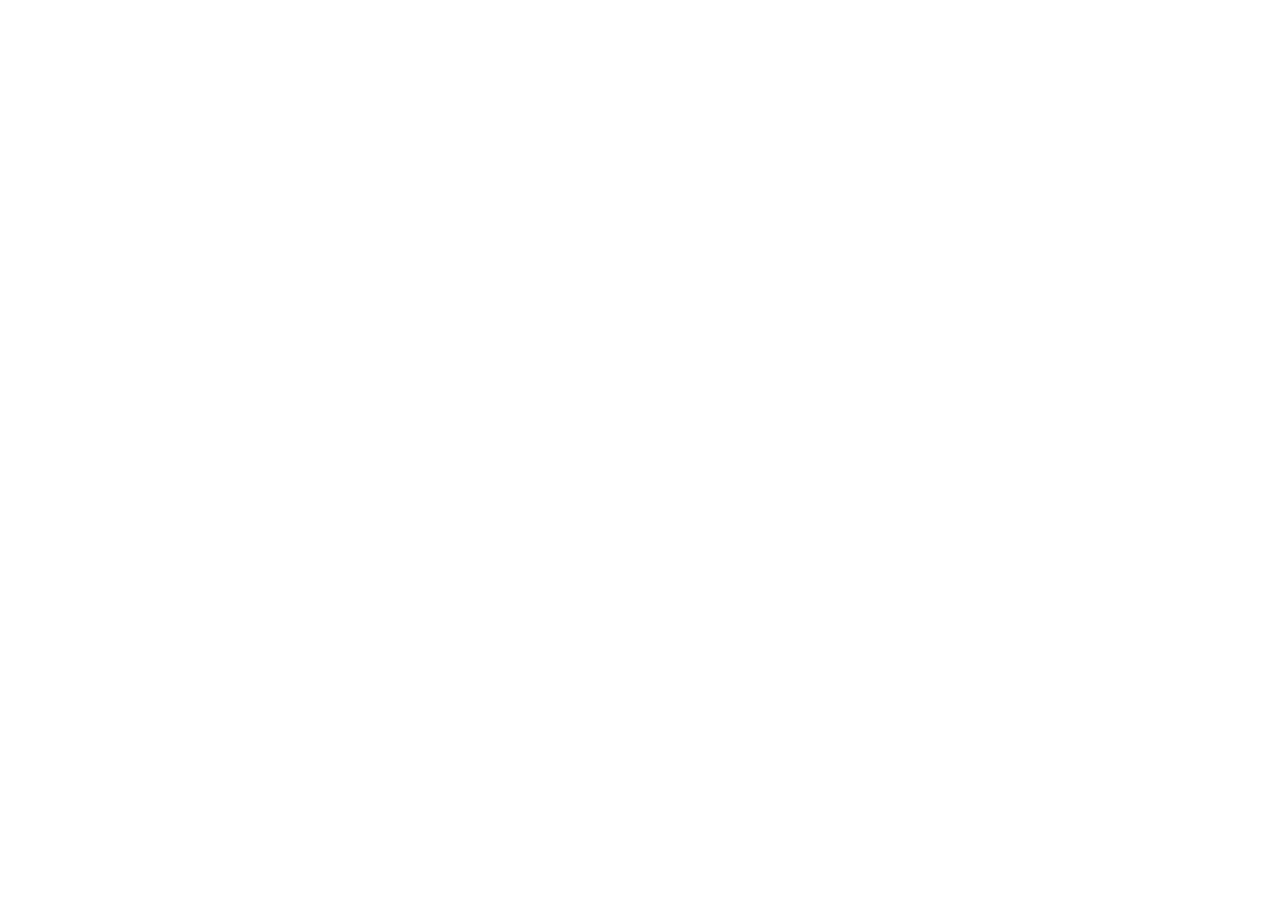
==== index.html @ 2a410d78 "Add my.watchpost.cv launcher" ====
<!doctype html>
<html lang="en">
	<head>
		<meta charset="utf-8">
		<meta name="viewport" content="width=device-width, initial-scale=1">
		<meta name="color-scheme" content="dark">
		<title>Watchpost</title>
		<link rel="icon" href="assets/images/favicon.svg" type="image/svg+xml">
		<link rel="stylesheet" href="assets/css/style.css">
		<script defer src="assets/js/script.js"></script>
	</head>
	<body>
		<main class="auth-shell" data-watchpost-launcher data-main-default-host="localhost" data-main-default-port="7334" data-agent-default-host="localhost" data-agent-default-port="7335">
		  <form class="auth-card" data-config novalidate>
		    <div class="auth-brand"><span class="brand-mark">W</span><strong>Watchpost</strong></div><h1>Watchpost</h1>
		    <div class="error" data-error role="alert" hidden></div>
		    <div class="fields"><label>Domain or IP<input name="main-host" value="localhost" placeholder="localhost or https://watchpost.example.com" autocomplete="url" spellcheck="false"></label><label>Port<input name="main-port" type="number" min="1" max="65535" value="7334"></label></div>
		    <div class="fields agent-fields"><label>Agent domain or IP<input name="agent-host" value="localhost" placeholder="localhost or https://agent.example.com" autocomplete="url" spellcheck="false"></label><label>Agent port<input name="agent-port" type="number" min="1" max="65535" value="7335"></label></div>
		    <div class="actions"><button type="submit">Save</button><button type="button" class="secondary" data-defaults>Use defaults</button></div>
		    <button type="button" class="secondary open" data-open-main>Open Watchpost</button><button type="button" class="secondary open" data-open-agent>Open Agent</button>
		  </form>
		</main>
	</body>
</html>
---- assets/css/style.css ----
:root{color-scheme:dark;--bg:#111312;--surface:#171918;--input:#101211;--line:#333834;--line2:#4a514b;--text:#f0f2ef;--muted:#a4aca5;--accent:#9fcb78;--sans:Inter,ui-sans-serif,system-ui,sans-serif}*{box-sizing:border-box}html,body{min-height:100%}body{margin:0;background:var(--bg);color:var(--text);font:14px/1.5 var(--sans)}button,input{font:inherit}[hidden]{display:none!important}.auth-shell{min-height:100vh;display:grid;place-items:center;padding:28px}.auth-card{display:none;width:min(460px,100%);padding:30px;border:1px solid var(--line);border-radius:10px;background:var(--surface)}.config .auth-card{display:grid;gap:12px}.auth-brand{display:flex;align-items:center;gap:10px}.brand-mark{display:grid;place-items:center;width:30px;height:30px;border:1px solid #65705f;border-radius:7px;color:var(--accent);font:800 13px ui-monospace,monospace}.auth-card h1{margin:0 0 5px;font-size:30px}.fields{display:grid;grid-template-columns:1fr 110px;gap:9px}.agent-fields{padding-top:12px;border-top:1px solid var(--line)}label{display:grid;gap:7px;color:var(--muted);font-weight:600}input{width:100%;padding:11px 12px;border:1px solid var(--line);border-radius:6px;background:var(--input);color:var(--text);outline:0}input:focus{border-color:var(--accent)}button{padding:10px 14px;border:1px solid var(--accent);border-radius:6px;background:var(--accent);color:#11150f;font-weight:750;cursor:pointer}.secondary{border-color:var(--line2);background:transparent;color:var(--text)}.actions{display:flex;gap:8px}.actions button{flex:1}.open{width:100%}.error{padding:9px;color:#dd8078}@media(max-width:500px){.auth-card{padding:24px 20px}.fields,.actions{grid-template-columns:1fr;display:grid}}
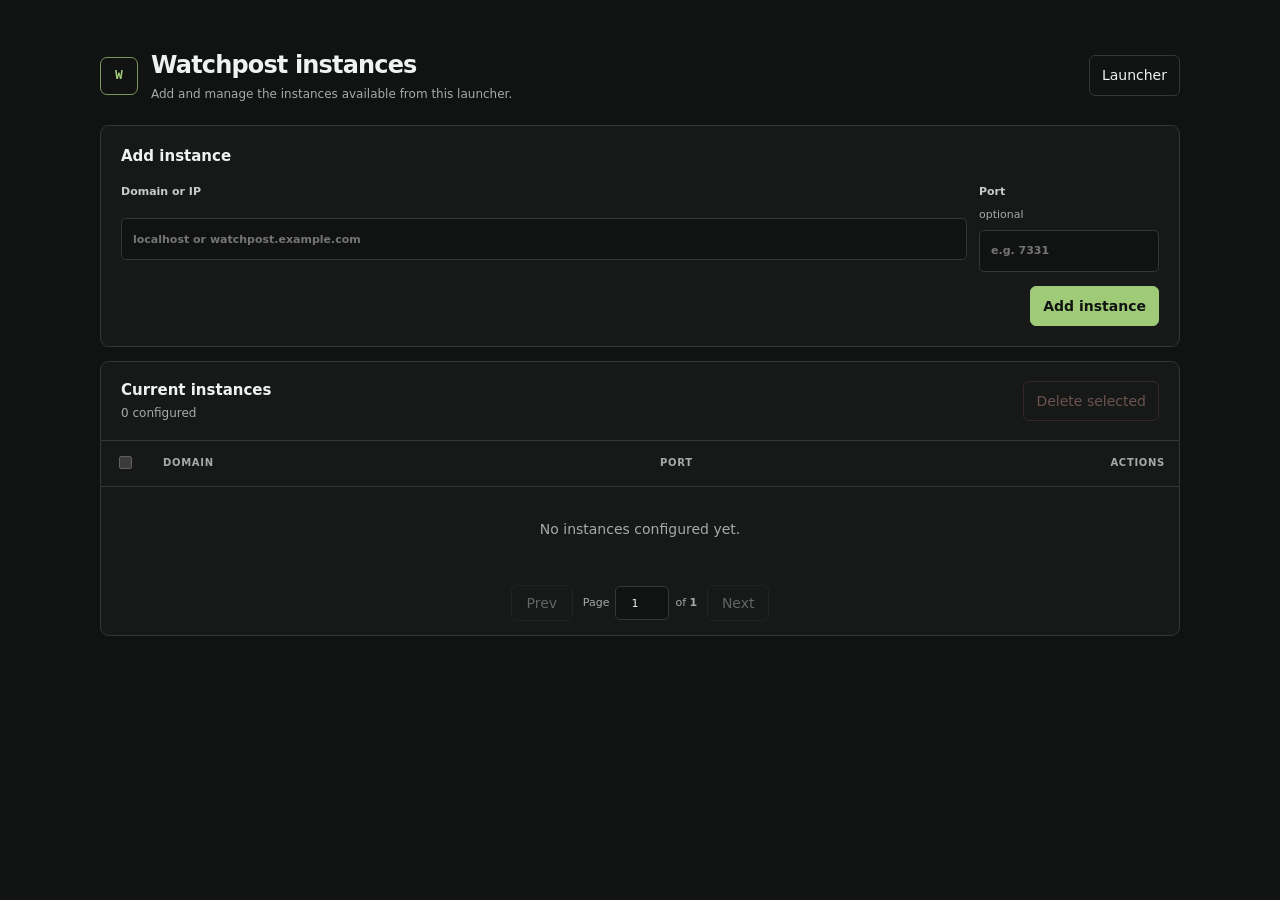
==== commit 06cf3df2: "Turn redirect into instance launcher" ====
--- a/index.html
+++ b/index.html
@@ -10,15 +10,49 @@
 		<script defer src="assets/js/script.js"></script>
 	</head>
 	<body>
-		<main class="auth-shell" data-watchpost-launcher data-main-default-host="localhost" data-main-default-port="7334" data-agent-default-host="localhost" data-agent-default-port="7335">
-		  <form class="auth-card" data-config novalidate>
-		    <div class="auth-brand"><span class="brand-mark">W</span><strong>Watchpost</strong></div><h1>Watchpost</h1>
-		    <div class="error" data-error role="alert" hidden></div>
-		    <div class="fields"><label>Domain or IP<input name="main-host" value="localhost" placeholder="localhost or https://watchpost.example.com" autocomplete="url" spellcheck="false"></label><label>Port<input name="main-port" type="number" min="1" max="65535" value="7334"></label></div>
-		    <div class="fields agent-fields"><label>Agent domain or IP<input name="agent-host" value="localhost" placeholder="localhost or https://agent.example.com" autocomplete="url" spellcheck="false"></label><label>Agent port<input name="agent-port" type="number" min="1" max="65535" value="7335"></label></div>
-		    <div class="actions"><button type="submit">Save</button><button type="button" class="secondary" data-defaults>Use defaults</button></div>
-		    <button type="button" class="secondary open" data-open-main>Open Watchpost</button><button type="button" class="secondary open" data-open-agent>Open Agent</button>
-		  </form>
+		<main class="instance-app" data-instance-launcher data-product="watchpost" data-product-title="Watchpost">
+		  <section class="launcher-view" data-launcher-view hidden>
+		    <header class="page-header">
+		      <div class="brand"><span class="brand-mark">W</span><div><h1>Watchpost</h1><p>Choose an instance to open.</p></div></div>
+		      <button class="icon-button" type="button" data-open-config aria-label="Configure instances" title="Configure instances">&#9881;</button>
+		    </header>
+		    <div class="instance-grid" data-instance-grid></div>
+		    <nav class="pager" data-launcher-pager aria-label="Instance pages">
+		      <button type="button" data-prev>Prev</button>
+		      <label>Page <input type="number" min="1" step="1" value="1" data-page-input aria-label="Page number"> <span>of <strong data-page-count>1</strong></span></label>
+		      <button type="button" data-next>Next</button>
+		    </nav>
+		  </section>
+		  <section class="config-view" data-config-view hidden>
+		    <header class="page-header">
+		      <div class="brand"><span class="brand-mark">W</span><div><h1>Watchpost instances</h1><p>Add and manage the instances available from this launcher.</p></div></div>
+		      <button class="secondary" type="button" data-back-launcher>Launcher</button>
+		    </header>
+		    <form class="instance-form panel" data-instance-form novalidate>
+		      <input type="hidden" name="edit-id">
+		      <div class="form-heading"><h2 data-form-title>Add instance</h2><button class="text-button" type="button" data-cancel-edit hidden>Cancel edit</button></div>
+		      <div class="form-grid">
+		        <label>Domain or IP<input name="domain" type="text" inputmode="url" autocomplete="url" placeholder="localhost or watchpost.example.com" spellcheck="false" required></label>
+		        <label>Port <span class="optional">optional</span><input name="port" type="number" min="1" max="65535" step="1" inputmode="numeric" autocomplete="off" placeholder="e.g. 7331"></label>
+		      </div>
+		      <div class="form-footer"><div class="error" data-error role="alert" hidden></div><button class="primary" type="submit" data-submit>Add instance</button></div>
+		    </form>
+		    <section class="panel list-panel">
+		      <div class="table-toolbar"><div><h2>Current instances</h2><p><span data-instance-count>0</span> configured</p></div><button class="danger" type="button" data-delete-selected disabled>Delete selected</button></div>
+		      <div class="table-wrap">
+		        <table>
+		          <thead><tr><th class="check"><input type="checkbox" data-select-page aria-label="Select instances on this page"></th><th>Domain</th><th>Port</th><th class="actions-col">Actions</th></tr></thead>
+		          <tbody data-instance-table></tbody>
+		        </table>
+		        <div class="empty-state" data-empty>No instances configured yet.</div>
+		      </div>
+		      <nav class="pager" data-config-pager aria-label="Configuration pages">
+		        <button type="button" data-prev>Prev</button>
+		        <label>Page <input type="number" min="1" step="1" value="1" data-page-input aria-label="Page number"> <span>of <strong data-page-count>1</strong></span></label>
+		        <button type="button" data-next>Next</button>
+		      </nav>
+		    </section>
+		  </section>
 		</main>
 	</body>
 </html>
--- a/assets/css/style.css
+++ b/assets/css/style.css
@@ -1 +1,2 @@
-:root{color-scheme:dark;--bg:#111312;--surface:#171918;--input:#101211;--line:#333834;--line2:#4a514b;--text:#f0f2ef;--muted:#a4aca5;--accent:#9fcb78;--sans:Inter,ui-sans-serif,system-ui,sans-serif}*{box-sizing:border-box}html,body{min-height:100%}body{margin:0;background:var(--bg);color:var(--text);font:14px/1.5 var(--sans)}button,input{font:inherit}[hidden]{display:none!important}.auth-shell{min-height:100vh;display:grid;place-items:center;padding:28px}.auth-card{display:none;width:min(460px,100%);padding:30px;border:1px solid var(--line);border-radius:10px;background:var(--surface)}.config .auth-card{display:grid;gap:12px}.auth-brand{display:flex;align-items:center;gap:10px}.brand-mark{display:grid;place-items:center;width:30px;height:30px;border:1px solid #65705f;border-radius:7px;color:var(--accent);font:800 13px ui-monospace,monospace}.auth-card h1{margin:0 0 5px;font-size:30px}.fields{display:grid;grid-template-columns:1fr 110px;gap:9px}.agent-fields{padding-top:12px;border-top:1px solid var(--line)}label{display:grid;gap:7px;color:var(--muted);font-weight:600}input{width:100%;padding:11px 12px;border:1px solid var(--line);border-radius:6px;background:var(--input);color:var(--text);outline:0}input:focus{border-color:var(--accent)}button{padding:10px 14px;border:1px solid var(--accent);border-radius:6px;background:var(--accent);color:#11150f;font-weight:750;cursor:pointer}.secondary{border-color:var(--line2);background:transparent;color:var(--text)}.actions{display:flex;gap:8px}.actions button{flex:1}.open{width:100%}.error{padding:9px;color:#dd8078}@media(max-width:500px){.auth-card{padding:24px 20px}.fields,.actions{grid-template-columns:1fr;display:grid}}
+:root{color-scheme:dark;--bg:#111312;--panel:#171918;--line:#333834;--text:#f0f2ef;--muted:#a4aca5;--accent:#9fcb78;--danger:#d97970;--sans:Inter,ui-sans-serif,system-ui,-apple-system,BlinkMacSystemFont,"Segoe UI",sans-serif;--mono:"SFMono-Regular",Consolas,"Liberation Mono",monospace;--radius:9px}
+*{box-sizing:border-box}html,body{min-height:100%}body{margin:0;background:var(--bg);color:var(--text);font:14px/1.45 var(--sans)}button,input{font:inherit}button{cursor:pointer}[hidden]{display:none!important}.instance-app{width:min(1080px,calc(100% - 36px));margin:0 auto;padding:48px 0 64px}.launcher-view{width:min(920px,100%);margin:8vh auto 0}.page-header{display:flex;align-items:center;justify-content:space-between;gap:18px;margin-bottom:22px}.brand{display:flex;align-items:center;gap:13px}.brand-mark{display:grid;place-items:center;min-width:38px;height:38px;padding:0 8px;border:1px solid color-mix(in srgb,var(--accent) 65%,var(--line));border-radius:calc(var(--radius) - 2px);color:var(--accent);font:800 13px/1 var(--mono)}h1,h2,p{margin:0}h1{font-size:24px;letter-spacing:-.035em}h2{font-size:15px}.brand p,.table-toolbar p{margin-top:3px;color:var(--muted);font-size:12px}.icon-button,.secondary,.pager button,.text-button,.danger,.primary{border:1px solid var(--line);border-radius:calc(var(--radius) - 3px);background:transparent;color:var(--text);padding:9px 12px}.icon-button{width:40px;height:40px;padding:0;font-size:18px}button:hover{border-color:color-mix(in srgb,var(--accent) 45%,var(--line))}.primary{border-color:var(--accent);background:var(--accent);color:#101310;font-weight:800}.danger{color:#f2b0a9;border-color:#69423e}.danger:disabled{opacity:.38;cursor:not-allowed}.instance-grid{display:grid;grid-template-columns:repeat(2,minmax(0,1fr));gap:12px}.instance-card{display:flex;align-items:center;justify-content:space-between;gap:14px;min-height:92px;padding:18px;border:1px solid var(--line);border-radius:var(--radius);background:var(--panel);text-align:left;color:var(--text)}.instance-card:hover{border-color:color-mix(in srgb,var(--accent) 55%,var(--line));transform:translateY(-1px)}.instance-card strong{display:block;font-size:15px;overflow-wrap:anywhere}.instance-card small{display:block;margin-top:5px;color:var(--muted);font:11px var(--mono)}.instance-card .arrow{color:var(--accent);font-size:20px}.panel{border:1px solid var(--line);border-radius:var(--radius);background:var(--panel)}.instance-form{padding:20px;margin-bottom:14px}.form-heading,.form-footer,.table-toolbar{display:flex;align-items:center;justify-content:space-between;gap:14px}.form-heading{margin-bottom:16px}.text-button{padding:5px 8px;color:var(--muted);font-size:12px}.form-grid{display:grid;grid-template-columns:minmax(0,1fr) 180px;gap:12px}label{display:grid;gap:7px;color:#c7ccc8;font-size:11px;font-weight:650}.optional{color:var(--muted);font-weight:400}input[type=text],input[type=number]{width:100%;height:42px;padding:0 11px;border:1px solid var(--line);border-radius:calc(var(--radius) - 4px);outline:0;background:var(--bg);color:var(--text)}input:focus{border-color:var(--accent)}.form-footer{margin-top:14px;justify-content:flex-end}.error{margin-right:auto;color:#e59a93;font-size:12px}.list-panel{overflow:hidden}.table-toolbar{padding:18px 20px;border-bottom:1px solid var(--line)}.table-wrap{overflow-x:auto}table{width:100%;border-collapse:collapse}th,td{padding:12px 14px;border-bottom:1px solid var(--line);text-align:left;vertical-align:middle}th{color:var(--muted);font-size:10px;text-transform:uppercase;letter-spacing:.07em}td.domain{font-weight:650;overflow-wrap:anywhere}td.port{color:var(--muted);font:12px var(--mono)}.check{width:42px;text-align:center}.actions-col{width:150px;text-align:right}td.actions{text-align:right;white-space:nowrap}td.actions button{margin-left:5px;padding:6px 9px;border:1px solid var(--line);border-radius:calc(var(--radius) - 4px);background:transparent;color:var(--text);font-size:11px}.empty-state{padding:32px;text-align:center;color:var(--muted)}.pager{display:flex;align-items:center;justify-content:center;gap:10px;margin-top:18px}.list-panel>.pager{margin:0;padding:14px;border-top:0}.pager label{display:flex;align-items:center;gap:6px;color:var(--muted);font-weight:400}.pager input{width:54px;height:34px;padding:0 7px;text-align:center}.pager button{min-width:62px;padding:7px 10px}.pager button:disabled{opacity:.35;cursor:not-allowed}input[type=checkbox]{accent-color:var(--accent)}@media(max-width:700px){.instance-app{width:min(100% - 24px,1080px);padding-top:26px}.launcher-view{margin-top:3vh}.instance-grid{grid-template-columns:1fr}.form-grid{grid-template-columns:1fr}.page-header{align-items:flex-start}.brand{align-items:flex-start}.config-view .page-header{flex-direction:column}.table-toolbar{align-items:flex-start;flex-direction:column}.actions-col{width:120px}}@media(max-width:440px){.instance-app{width:min(100% - 18px,1080px)}.instance-form{padding:16px}.page-header{margin-bottom:16px}.pager{gap:6px}.pager button{min-width:auto}th,td{padding:10px 9px}}
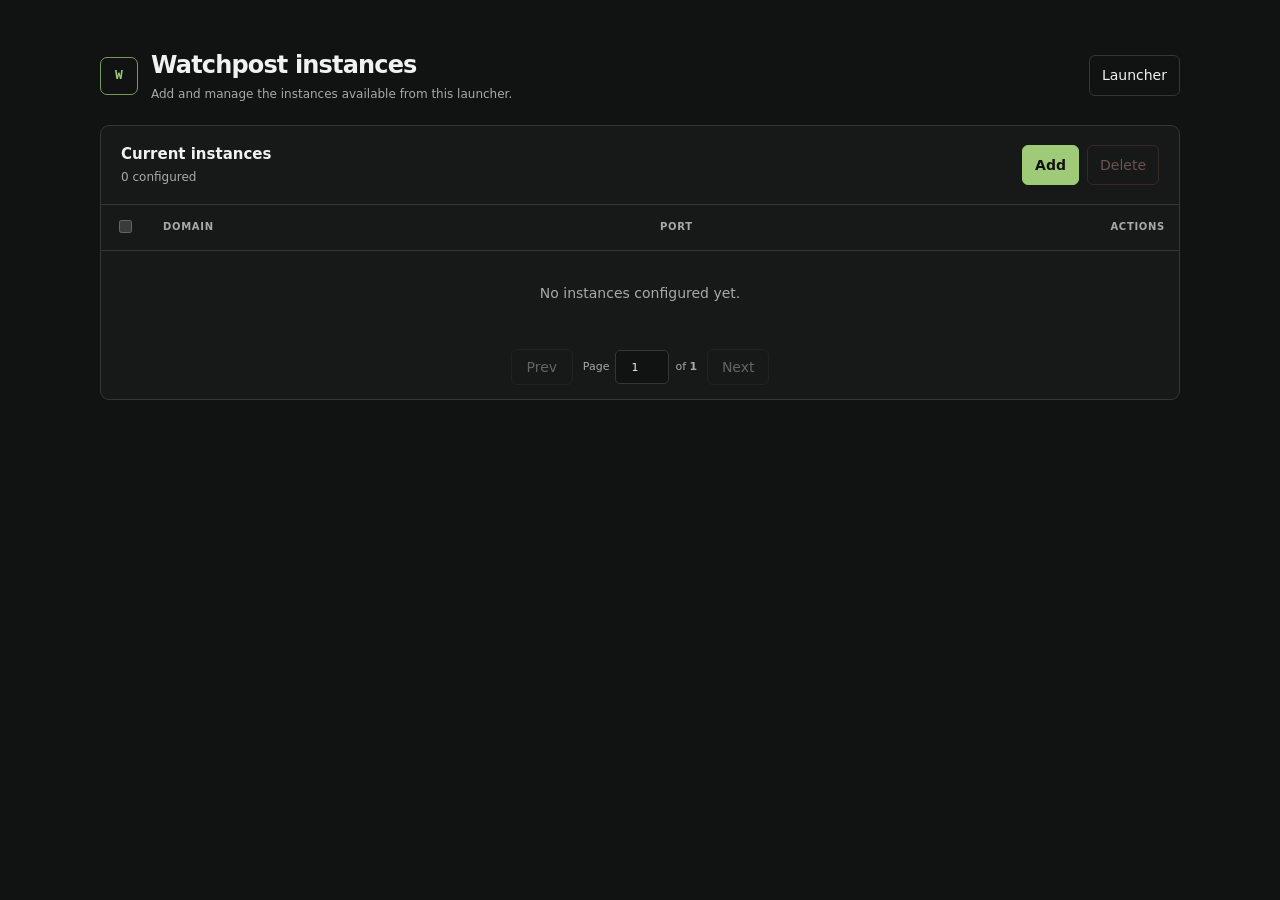
==== commit a909babd: "Refine instance configuration UI" ====
--- a/index.html
+++ b/index.html
@@ -28,17 +28,21 @@
 		      <div class="brand"><span class="brand-mark">W</span><div><h1>Watchpost instances</h1><p>Add and manage the instances available from this launcher.</p></div></div>
 		      <button class="secondary" type="button" data-back-launcher>Launcher</button>
 		    </header>
-		    <form class="instance-form panel" data-instance-form novalidate>
-		      <input type="hidden" name="edit-id">
-		      <div class="form-heading"><h2 data-form-title>Add instance</h2><button class="text-button" type="button" data-cancel-edit hidden>Cancel edit</button></div>
-		      <div class="form-grid">
-		        <label>Domain or IP<input name="domain" type="text" inputmode="url" autocomplete="url" placeholder="localhost or watchpost.example.com" spellcheck="false" required></label>
-		        <label>Port <span class="optional">optional</span><input name="port" type="number" min="1" max="65535" step="1" inputmode="numeric" autocomplete="off" placeholder="e.g. 7331"></label>
-		      </div>
-		      <div class="form-footer"><div class="error" data-error role="alert" hidden></div><button class="primary" type="submit" data-submit>Add instance</button></div>
-		    </form>
+		    <div class="modal-backdrop" data-instance-modal hidden>
+		      <section class="modal panel" role="dialog" aria-modal="true" aria-labelledby="instance-modal-title">
+		        <form class="instance-form" data-instance-form novalidate>
+		          <input type="hidden" name="edit-id">
+		          <div class="modal-header"><h2 id="instance-modal-title" data-form-title>Add instance</h2><button class="icon-button close-button" type="button" data-cancel-edit aria-label="Close">&times;</button></div>
+		          <div class="form-grid">
+		            <label>Domain or IP<input name="domain" type="text" inputmode="url" autocomplete="url" placeholder="localhost or watchpost.example.com" spellcheck="false" required></label>
+		            <label><span class="field-label">Port <span class="optional">(optional)</span></span><input name="port" type="number" min="1" max="65535" step="1" inputmode="numeric" autocomplete="off" placeholder="e.g. 7331"></label>
+		          </div>
+		          <div class="form-footer"><div class="error" data-error role="alert" hidden></div><button class="secondary" type="button" data-cancel-modal>Cancel</button><button class="primary" type="submit" data-submit>Add</button></div>
+		        </form>
+		      </section>
+		    </div>
 		    <section class="panel list-panel">
-		      <div class="table-toolbar"><div><h2>Current instances</h2><p><span data-instance-count>0</span> configured</p></div><button class="danger" type="button" data-delete-selected disabled>Delete selected</button></div>
+		      <div class="table-toolbar"><div><h2>Current instances</h2><p><span data-instance-count>0</span> configured</p></div><div class="toolbar-actions"><button class="primary" type="button" data-add-instance>Add</button><button class="danger" type="button" data-delete-selected disabled>Delete</button></div></div>
 		      <div class="table-wrap">
 		        <table>
 		          <thead><tr><th class="check"><input type="checkbox" data-select-page aria-label="Select instances on this page"></th><th>Domain</th><th>Port</th><th class="actions-col">Actions</th></tr></thead>
--- a/assets/css/style.css
+++ b/assets/css/style.css
@@ -1,2 +1,3 @@
 :root{color-scheme:dark;--bg:#111312;--panel:#171918;--line:#333834;--text:#f0f2ef;--muted:#a4aca5;--accent:#9fcb78;--danger:#d97970;--sans:Inter,ui-sans-serif,system-ui,-apple-system,BlinkMacSystemFont,"Segoe UI",sans-serif;--mono:"SFMono-Regular",Consolas,"Liberation Mono",monospace;--radius:9px}
 *{box-sizing:border-box}html,body{min-height:100%}body{margin:0;background:var(--bg);color:var(--text);font:14px/1.45 var(--sans)}button,input{font:inherit}button{cursor:pointer}[hidden]{display:none!important}.instance-app{width:min(1080px,calc(100% - 36px));margin:0 auto;padding:48px 0 64px}.launcher-view{width:min(920px,100%);margin:8vh auto 0}.page-header{display:flex;align-items:center;justify-content:space-between;gap:18px;margin-bottom:22px}.brand{display:flex;align-items:center;gap:13px}.brand-mark{display:grid;place-items:center;min-width:38px;height:38px;padding:0 8px;border:1px solid color-mix(in srgb,var(--accent) 65%,var(--line));border-radius:calc(var(--radius) - 2px);color:var(--accent);font:800 13px/1 var(--mono)}h1,h2,p{margin:0}h1{font-size:24px;letter-spacing:-.035em}h2{font-size:15px}.brand p,.table-toolbar p{margin-top:3px;color:var(--muted);font-size:12px}.icon-button,.secondary,.pager button,.text-button,.danger,.primary{border:1px solid var(--line);border-radius:calc(var(--radius) - 3px);background:transparent;color:var(--text);padding:9px 12px}.icon-button{width:40px;height:40px;padding:0;font-size:18px}button:hover{border-color:color-mix(in srgb,var(--accent) 45%,var(--line))}.primary{border-color:var(--accent);background:var(--accent);color:#101310;font-weight:800}.danger{color:#f2b0a9;border-color:#69423e}.danger:disabled{opacity:.38;cursor:not-allowed}.instance-grid{display:grid;grid-template-columns:repeat(2,minmax(0,1fr));gap:12px}.instance-card{display:flex;align-items:center;justify-content:space-between;gap:14px;min-height:92px;padding:18px;border:1px solid var(--line);border-radius:var(--radius);background:var(--panel);text-align:left;color:var(--text)}.instance-card:hover{border-color:color-mix(in srgb,var(--accent) 55%,var(--line));transform:translateY(-1px)}.instance-card strong{display:block;font-size:15px;overflow-wrap:anywhere}.instance-card small{display:block;margin-top:5px;color:var(--muted);font:11px var(--mono)}.instance-card .arrow{color:var(--accent);font-size:20px}.panel{border:1px solid var(--line);border-radius:var(--radius);background:var(--panel)}.instance-form{padding:20px;margin-bottom:14px}.form-heading,.form-footer,.table-toolbar{display:flex;align-items:center;justify-content:space-between;gap:14px}.form-heading{margin-bottom:16px}.text-button{padding:5px 8px;color:var(--muted);font-size:12px}.form-grid{display:grid;grid-template-columns:minmax(0,1fr) 180px;gap:12px}label{display:grid;gap:7px;color:#c7ccc8;font-size:11px;font-weight:650}.optional{color:var(--muted);font-weight:400}input[type=text],input[type=number]{width:100%;height:42px;padding:0 11px;border:1px solid var(--line);border-radius:calc(var(--radius) - 4px);outline:0;background:var(--bg);color:var(--text)}input:focus{border-color:var(--accent)}.form-footer{margin-top:14px;justify-content:flex-end}.error{margin-right:auto;color:#e59a93;font-size:12px}.list-panel{overflow:hidden}.table-toolbar{padding:18px 20px;border-bottom:1px solid var(--line)}.table-wrap{overflow-x:auto}table{width:100%;border-collapse:collapse}th,td{padding:12px 14px;border-bottom:1px solid var(--line);text-align:left;vertical-align:middle}th{color:var(--muted);font-size:10px;text-transform:uppercase;letter-spacing:.07em}td.domain{font-weight:650;overflow-wrap:anywhere}td.port{color:var(--muted);font:12px var(--mono)}.check{width:42px;text-align:center}.actions-col{width:150px;text-align:right}td.actions{text-align:right;white-space:nowrap}td.actions button{margin-left:5px;padding:6px 9px;border:1px solid var(--line);border-radius:calc(var(--radius) - 4px);background:transparent;color:var(--text);font-size:11px}.empty-state{padding:32px;text-align:center;color:var(--muted)}.pager{display:flex;align-items:center;justify-content:center;gap:10px;margin-top:18px}.list-panel>.pager{margin:0;padding:14px;border-top:0}.pager label{display:flex;align-items:center;gap:6px;color:var(--muted);font-weight:400}.pager input{width:54px;height:34px;padding:0 7px;text-align:center}.pager button{min-width:62px;padding:7px 10px}.pager button:disabled{opacity:.35;cursor:not-allowed}input[type=checkbox]{accent-color:var(--accent)}@media(max-width:700px){.instance-app{width:min(100% - 24px,1080px);padding-top:26px}.launcher-view{margin-top:3vh}.instance-grid{grid-template-columns:1fr}.form-grid{grid-template-columns:1fr}.page-header{align-items:flex-start}.brand{align-items:flex-start}.config-view .page-header{flex-direction:column}.table-toolbar{align-items:flex-start;flex-direction:column}.actions-col{width:120px}}@media(max-width:440px){.instance-app{width:min(100% - 18px,1080px)}.instance-form{padding:16px}.page-header{margin-bottom:16px}.pager{gap:6px}.pager button{min-width:auto}th,td{padding:10px 9px}}
+.toolbar-actions{display:flex;align-items:center;gap:8px}.field-label{display:inline-flex;align-items:baseline;gap:4px}.modal-backdrop{position:fixed;inset:0;z-index:1000;display:grid;place-items:center;padding:20px;background:rgba(0,0,0,.62);backdrop-filter:blur(2px)}.modal{width:min(720px,100%);box-shadow:0 24px 70px rgba(0,0,0,.42)}.modal .instance-form{margin:0;padding:20px}.modal-header{display:flex;align-items:center;justify-content:space-between;gap:14px;margin-bottom:18px}.close-button{width:34px;height:34px;font-size:22px;line-height:1}.modal .form-footer{margin-top:18px}.modal .form-footer .secondary{margin-left:auto}@media(max-width:700px){.table-toolbar{flex-direction:row;align-items:center}.toolbar-actions{margin-left:auto}.modal .form-grid{grid-template-columns:1fr}}@media(max-width:440px){.table-toolbar{align-items:flex-start;flex-direction:column}.toolbar-actions{margin-left:0}}
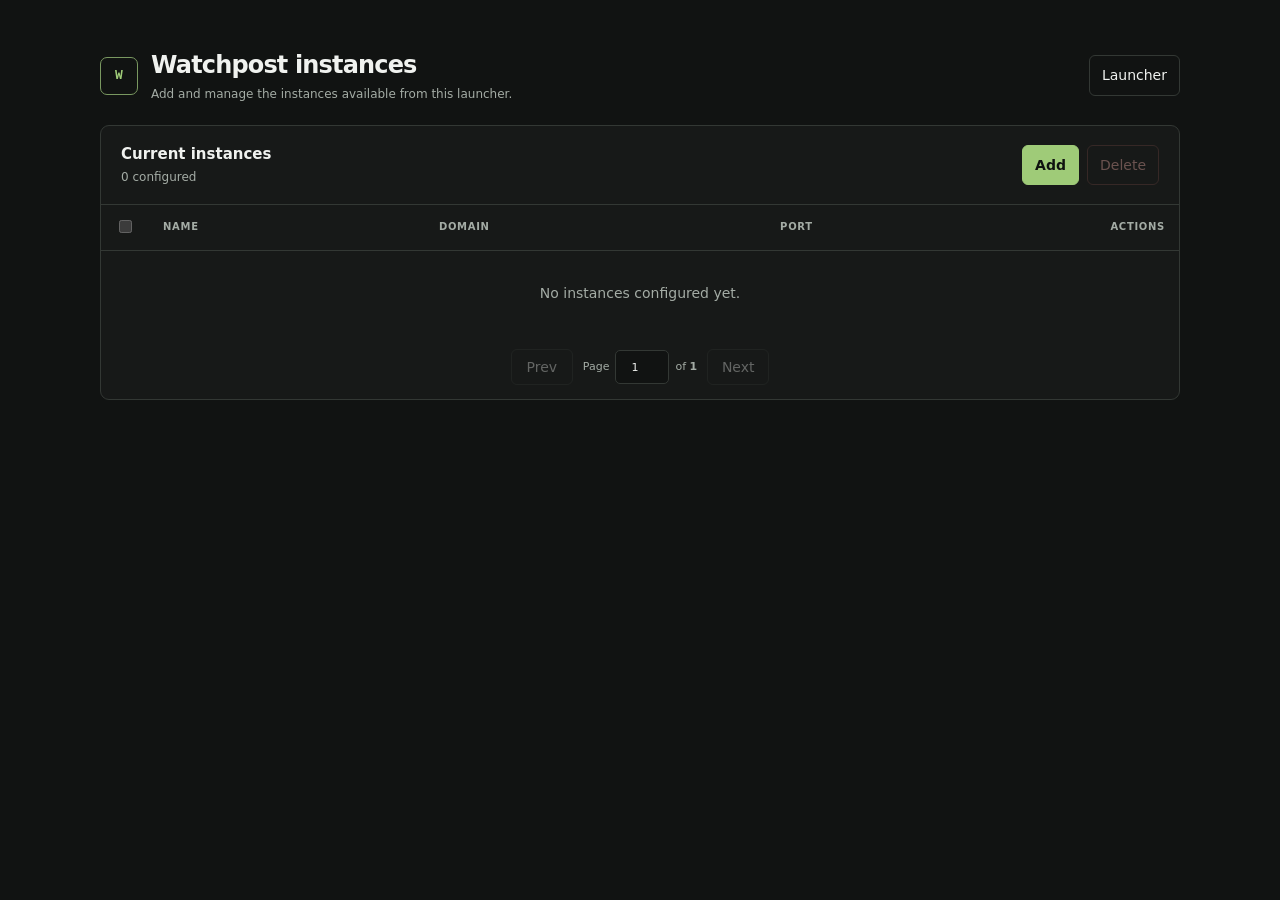
==== commit 886b3704: "Add names to instance launchers" ====
--- a/index.html
+++ b/index.html
@@ -34,6 +34,7 @@
 		          <input type="hidden" name="edit-id">
 		          <div class="modal-header"><h2 id="instance-modal-title" data-form-title>Add instance</h2><button class="icon-button close-button" type="button" data-cancel-edit aria-label="Close">&times;</button></div>
 		          <div class="form-grid">
+		            <label>Name<input name="name" type="text" autocomplete="off" placeholder="e.g. Local or NUC" required></label>
 		            <label>Domain or IP<input name="domain" type="text" inputmode="url" autocomplete="url" placeholder="localhost or watchpost.example.com" spellcheck="false" required></label>
 		            <label><span class="field-label">Port <span class="optional">(optional)</span></span><input name="port" type="number" min="1" max="65535" step="1" inputmode="numeric" autocomplete="off" placeholder="e.g. 7331"></label>
 		          </div>
@@ -45,7 +46,7 @@
 		      <div class="table-toolbar"><div><h2>Current instances</h2><p><span data-instance-count>0</span> configured</p></div><div class="toolbar-actions"><button class="primary" type="button" data-add-instance>Add</button><button class="danger" type="button" data-delete-selected disabled>Delete</button></div></div>
 		      <div class="table-wrap">
 		        <table>
-		          <thead><tr><th class="check"><input type="checkbox" data-select-page aria-label="Select instances on this page"></th><th>Domain</th><th>Port</th><th class="actions-col">Actions</th></tr></thead>
+		          <thead><tr><th class="check"><input type="checkbox" data-select-page aria-label="Select instances on this page"></th><th>Name</th><th>Domain</th><th>Port</th><th class="actions-col">Actions</th></tr></thead>
 		          <tbody data-instance-table></tbody>
 		        </table>
 		        <div class="empty-state" data-empty>No instances configured yet.</div>
--- a/assets/css/style.css
+++ b/assets/css/style.css
@@ -1,3 +1,3 @@
 :root{color-scheme:dark;--bg:#111312;--panel:#171918;--line:#333834;--text:#f0f2ef;--muted:#a4aca5;--accent:#9fcb78;--danger:#d97970;--sans:Inter,ui-sans-serif,system-ui,-apple-system,BlinkMacSystemFont,"Segoe UI",sans-serif;--mono:"SFMono-Regular",Consolas,"Liberation Mono",monospace;--radius:9px}
-*{box-sizing:border-box}html,body{min-height:100%}body{margin:0;background:var(--bg);color:var(--text);font:14px/1.45 var(--sans)}button,input{font:inherit}button{cursor:pointer}[hidden]{display:none!important}.instance-app{width:min(1080px,calc(100% - 36px));margin:0 auto;padding:48px 0 64px}.launcher-view{width:min(920px,100%);margin:8vh auto 0}.page-header{display:flex;align-items:center;justify-content:space-between;gap:18px;margin-bottom:22px}.brand{display:flex;align-items:center;gap:13px}.brand-mark{display:grid;place-items:center;min-width:38px;height:38px;padding:0 8px;border:1px solid color-mix(in srgb,var(--accent) 65%,var(--line));border-radius:calc(var(--radius) - 2px);color:var(--accent);font:800 13px/1 var(--mono)}h1,h2,p{margin:0}h1{font-size:24px;letter-spacing:-.035em}h2{font-size:15px}.brand p,.table-toolbar p{margin-top:3px;color:var(--muted);font-size:12px}.icon-button,.secondary,.pager button,.text-button,.danger,.primary{border:1px solid var(--line);border-radius:calc(var(--radius) - 3px);background:transparent;color:var(--text);padding:9px 12px}.icon-button{width:40px;height:40px;padding:0;font-size:18px}button:hover{border-color:color-mix(in srgb,var(--accent) 45%,var(--line))}.primary{border-color:var(--accent);background:var(--accent);color:#101310;font-weight:800}.danger{color:#f2b0a9;border-color:#69423e}.danger:disabled{opacity:.38;cursor:not-allowed}.instance-grid{display:grid;grid-template-columns:repeat(2,minmax(0,1fr));gap:12px}.instance-card{display:flex;align-items:center;justify-content:space-between;gap:14px;min-height:92px;padding:18px;border:1px solid var(--line);border-radius:var(--radius);background:var(--panel);text-align:left;color:var(--text)}.instance-card:hover{border-color:color-mix(in srgb,var(--accent) 55%,var(--line));transform:translateY(-1px)}.instance-card strong{display:block;font-size:15px;overflow-wrap:anywhere}.instance-card small{display:block;margin-top:5px;color:var(--muted);font:11px var(--mono)}.instance-card .arrow{color:var(--accent);font-size:20px}.panel{border:1px solid var(--line);border-radius:var(--radius);background:var(--panel)}.instance-form{padding:20px;margin-bottom:14px}.form-heading,.form-footer,.table-toolbar{display:flex;align-items:center;justify-content:space-between;gap:14px}.form-heading{margin-bottom:16px}.text-button{padding:5px 8px;color:var(--muted);font-size:12px}.form-grid{display:grid;grid-template-columns:minmax(0,1fr) 180px;gap:12px}label{display:grid;gap:7px;color:#c7ccc8;font-size:11px;font-weight:650}.optional{color:var(--muted);font-weight:400}input[type=text],input[type=number]{width:100%;height:42px;padding:0 11px;border:1px solid var(--line);border-radius:calc(var(--radius) - 4px);outline:0;background:var(--bg);color:var(--text)}input:focus{border-color:var(--accent)}.form-footer{margin-top:14px;justify-content:flex-end}.error{margin-right:auto;color:#e59a93;font-size:12px}.list-panel{overflow:hidden}.table-toolbar{padding:18px 20px;border-bottom:1px solid var(--line)}.table-wrap{overflow-x:auto}table{width:100%;border-collapse:collapse}th,td{padding:12px 14px;border-bottom:1px solid var(--line);text-align:left;vertical-align:middle}th{color:var(--muted);font-size:10px;text-transform:uppercase;letter-spacing:.07em}td.domain{font-weight:650;overflow-wrap:anywhere}td.port{color:var(--muted);font:12px var(--mono)}.check{width:42px;text-align:center}.actions-col{width:150px;text-align:right}td.actions{text-align:right;white-space:nowrap}td.actions button{margin-left:5px;padding:6px 9px;border:1px solid var(--line);border-radius:calc(var(--radius) - 4px);background:transparent;color:var(--text);font-size:11px}.empty-state{padding:32px;text-align:center;color:var(--muted)}.pager{display:flex;align-items:center;justify-content:center;gap:10px;margin-top:18px}.list-panel>.pager{margin:0;padding:14px;border-top:0}.pager label{display:flex;align-items:center;gap:6px;color:var(--muted);font-weight:400}.pager input{width:54px;height:34px;padding:0 7px;text-align:center}.pager button{min-width:62px;padding:7px 10px}.pager button:disabled{opacity:.35;cursor:not-allowed}input[type=checkbox]{accent-color:var(--accent)}@media(max-width:700px){.instance-app{width:min(100% - 24px,1080px);padding-top:26px}.launcher-view{margin-top:3vh}.instance-grid{grid-template-columns:1fr}.form-grid{grid-template-columns:1fr}.page-header{align-items:flex-start}.brand{align-items:flex-start}.config-view .page-header{flex-direction:column}.table-toolbar{align-items:flex-start;flex-direction:column}.actions-col{width:120px}}@media(max-width:440px){.instance-app{width:min(100% - 18px,1080px)}.instance-form{padding:16px}.page-header{margin-bottom:16px}.pager{gap:6px}.pager button{min-width:auto}th,td{padding:10px 9px}}
+*{box-sizing:border-box}html,body{min-height:100%}body{margin:0;background:var(--bg);color:var(--text);font:14px/1.45 var(--sans)}button,input{font:inherit}button{cursor:pointer}[hidden]{display:none!important}.instance-app{width:min(1080px,calc(100% - 36px));margin:0 auto;padding:48px 0 64px}.launcher-view{width:min(920px,100%);margin:8vh auto 0}.page-header{display:flex;align-items:center;justify-content:space-between;gap:18px;margin-bottom:22px}.brand{display:flex;align-items:center;gap:13px}.brand-mark{display:grid;place-items:center;min-width:38px;height:38px;padding:0 8px;border:1px solid color-mix(in srgb,var(--accent) 65%,var(--line));border-radius:calc(var(--radius) - 2px);color:var(--accent);font:800 13px/1 var(--mono)}h1,h2,p{margin:0}h1{font-size:24px;letter-spacing:-.035em}h2{font-size:15px}.brand p,.table-toolbar p{margin-top:3px;color:var(--muted);font-size:12px}.icon-button,.secondary,.pager button,.text-button,.danger,.primary{border:1px solid var(--line);border-radius:calc(var(--radius) - 3px);background:transparent;color:var(--text);padding:9px 12px}.icon-button{width:40px;height:40px;padding:0;font-size:18px}button:hover{border-color:color-mix(in srgb,var(--accent) 45%,var(--line))}.primary{border-color:var(--accent);background:var(--accent);color:#101310;font-weight:800}.danger{color:#f2b0a9;border-color:#69423e}.danger:disabled{opacity:.38;cursor:not-allowed}.instance-grid{display:grid;grid-template-columns:repeat(2,minmax(0,1fr));gap:12px}.instance-card{display:flex;align-items:center;justify-content:space-between;gap:14px;min-height:92px;padding:18px;border:1px solid var(--line);border-radius:var(--radius);background:var(--panel);text-align:left;color:var(--text)}.instance-card:hover{border-color:color-mix(in srgb,var(--accent) 55%,var(--line));transform:translateY(-1px)}.instance-card strong{display:block;font-size:15px;overflow-wrap:anywhere}.instance-card small{display:block;margin-top:5px;color:var(--muted);font:11px var(--mono)}.instance-card .arrow{color:var(--accent);font-size:20px}.panel{border:1px solid var(--line);border-radius:var(--radius);background:var(--panel)}.instance-form{padding:20px;margin-bottom:14px}.form-heading,.form-footer,.table-toolbar{display:flex;align-items:center;justify-content:space-between;gap:14px}.form-heading{margin-bottom:16px}.text-button{padding:5px 8px;color:var(--muted);font-size:12px}.form-grid{display:grid;grid-template-columns:minmax(150px,.65fr) minmax(0,1fr) 180px;gap:12px}label{display:grid;gap:7px;color:#c7ccc8;font-size:11px;font-weight:650}.optional{color:var(--muted);font-weight:400}input[type=text],input[type=number]{width:100%;height:42px;padding:0 11px;border:1px solid var(--line);border-radius:calc(var(--radius) - 4px);outline:0;background:var(--bg);color:var(--text)}input:focus{border-color:var(--accent)}.form-footer{margin-top:14px;justify-content:flex-end}.error{margin-right:auto;color:#e59a93;font-size:12px}.list-panel{overflow:hidden}.table-toolbar{padding:18px 20px;border-bottom:1px solid var(--line)}.table-wrap{overflow-x:auto}table{width:100%;border-collapse:collapse}th,td{padding:12px 14px;border-bottom:1px solid var(--line);text-align:left;vertical-align:middle}th{color:var(--muted);font-size:10px;text-transform:uppercase;letter-spacing:.07em}td.name{font-weight:700}td.domain{color:#c7ccc8;overflow-wrap:anywhere}td.port{color:var(--muted);font:12px var(--mono)}.check{width:42px;text-align:center}.actions-col{width:150px;text-align:right}td.actions{text-align:right;white-space:nowrap}td.actions button{margin-left:5px;padding:6px 9px;border:1px solid var(--line);border-radius:calc(var(--radius) - 4px);background:transparent;color:var(--text);font-size:11px}.empty-state{padding:32px;text-align:center;color:var(--muted)}.pager{display:flex;align-items:center;justify-content:center;gap:10px;margin-top:18px}.list-panel>.pager{margin:0;padding:14px;border-top:0}.pager label{display:flex;align-items:center;gap:6px;color:var(--muted);font-weight:400}.pager input{width:54px;height:34px;padding:0 7px;text-align:center}.pager button{min-width:62px;padding:7px 10px}.pager button:disabled{opacity:.35;cursor:not-allowed}input[type=checkbox]{accent-color:var(--accent)}@media(max-width:700px){.instance-app{width:min(100% - 24px,1080px);padding-top:26px}.launcher-view{margin-top:3vh}.instance-grid{grid-template-columns:1fr}.form-grid{grid-template-columns:1fr}.page-header{align-items:flex-start}.brand{align-items:flex-start}.config-view .page-header{flex-direction:column}.table-toolbar{align-items:flex-start;flex-direction:column}.actions-col{width:120px}}@media(max-width:440px){.instance-app{width:min(100% - 18px,1080px)}.instance-form{padding:16px}.page-header{margin-bottom:16px}.pager{gap:6px}.pager button{min-width:auto}th,td{padding:10px 9px}}
 .toolbar-actions{display:flex;align-items:center;gap:8px}.field-label{display:inline-flex;align-items:baseline;gap:4px}.modal-backdrop{position:fixed;inset:0;z-index:1000;display:grid;place-items:center;padding:20px;background:rgba(0,0,0,.62);backdrop-filter:blur(2px)}.modal{width:min(720px,100%);box-shadow:0 24px 70px rgba(0,0,0,.42)}.modal .instance-form{margin:0;padding:20px}.modal-header{display:flex;align-items:center;justify-content:space-between;gap:14px;margin-bottom:18px}.close-button{width:34px;height:34px;font-size:22px;line-height:1}.modal .form-footer{margin-top:18px}.modal .form-footer .secondary{margin-left:auto}@media(max-width:700px){.table-toolbar{flex-direction:row;align-items:center}.toolbar-actions{margin-left:auto}.modal .form-grid{grid-template-columns:1fr}}@media(max-width:440px){.table-toolbar{align-items:flex-start;flex-direction:column}.toolbar-actions{margin-left:0}}
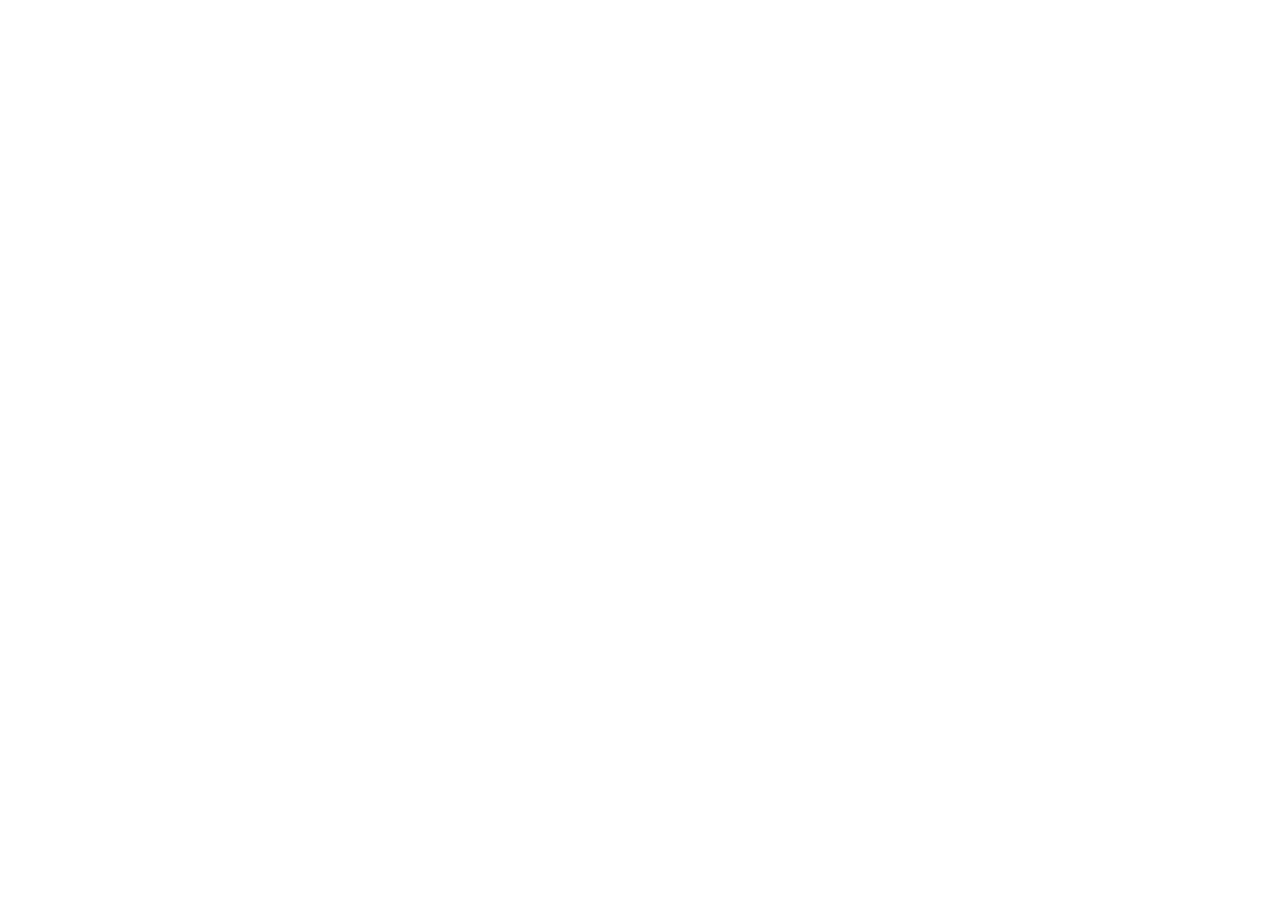
==== commit 99f803f6: "Add instance configuration import and export" ====
--- a/index.html
+++ b/index.html
@@ -43,7 +43,8 @@
 		      </section>
 		    </div>
 		    <section class="panel list-panel">
-		      <div class="table-toolbar"><div><h2>Current instances</h2><p><span data-instance-count>0</span> configured</p></div><div class="toolbar-actions"><button class="primary" type="button" data-add-instance>Add</button><button class="danger" type="button" data-delete-selected disabled>Delete</button></div></div>
+      <div class="table-toolbar"><div><h2>Current instances</h2><p><span data-instance-count>0</span> configured</p></div><div class="toolbar-actions"><button class="secondary" type="button" data-import>Import</button><button class="secondary" type="button" data-export>Export</button><button class="primary" type="button" data-add-instance>Add</button><button class="danger" type="button" data-delete-selected disabled>Delete</button><input type="file" accept="application/json,.json" data-import-file hidden></div></div>
+      <p class="status" data-status role="status" hidden></p>
 		      <div class="table-wrap">
 		        <table>
 		          <thead><tr><th class="check"><input type="checkbox" data-select-page aria-label="Select instances on this page"></th><th>Name</th><th>Domain</th><th>Port</th><th class="actions-col">Actions</th></tr></thead>
--- a/assets/css/style.css
+++ b/assets/css/style.css
@@ -1,3 +1,4 @@
 :root{color-scheme:dark;--bg:#111312;--panel:#171918;--line:#333834;--text:#f0f2ef;--muted:#a4aca5;--accent:#9fcb78;--danger:#d97970;--sans:Inter,ui-sans-serif,system-ui,-apple-system,BlinkMacSystemFont,"Segoe UI",sans-serif;--mono:"SFMono-Regular",Consolas,"Liberation Mono",monospace;--radius:9px}
-*{box-sizing:border-box}html,body{min-height:100%}body{margin:0;background:var(--bg);color:var(--text);font:14px/1.45 var(--sans)}button,input{font:inherit}button{cursor:pointer}[hidden]{display:none!important}.instance-app{width:min(1080px,calc(100% - 36px));margin:0 auto;padding:48px 0 64px}.launcher-view{width:min(920px,100%);margin:8vh auto 0}.page-header{display:flex;align-items:center;justify-content:space-between;gap:18px;margin-bottom:22px}.brand{display:flex;align-items:center;gap:13px}.brand-mark{display:grid;place-items:center;min-width:38px;height:38px;padding:0 8px;border:1px solid color-mix(in srgb,var(--accent) 65%,var(--line));border-radius:calc(var(--radius) - 2px);color:var(--accent);font:800 13px/1 var(--mono)}h1,h2,p{margin:0}h1{font-size:24px;letter-spacing:-.035em}h2{font-size:15px}.brand p,.table-toolbar p{margin-top:3px;color:var(--muted);font-size:12px}.icon-button,.secondary,.pager button,.text-button,.danger,.primary{border:1px solid var(--line);border-radius:calc(var(--radius) - 3px);background:transparent;color:var(--text);padding:9px 12px}.icon-button{width:40px;height:40px;padding:0;font-size:18px}button:hover{border-color:color-mix(in srgb,var(--accent) 45%,var(--line))}.primary{border-color:var(--accent);background:var(--accent);color:#101310;font-weight:800}.danger{color:#f2b0a9;border-color:#69423e}.danger:disabled{opacity:.38;cursor:not-allowed}.instance-grid{display:grid;grid-template-columns:repeat(2,minmax(0,1fr));gap:12px}.instance-card{display:flex;align-items:center;justify-content:space-between;gap:14px;min-height:92px;padding:18px;border:1px solid var(--line);border-radius:var(--radius);background:var(--panel);text-align:left;color:var(--text)}.instance-card:hover{border-color:color-mix(in srgb,var(--accent) 55%,var(--line));transform:translateY(-1px)}.instance-card strong{display:block;font-size:15px;overflow-wrap:anywhere}.instance-card small{display:block;margin-top:5px;color:var(--muted);font:11px var(--mono)}.instance-card .arrow{color:var(--accent);font-size:20px}.panel{border:1px solid var(--line);border-radius:var(--radius);background:var(--panel)}.instance-form{padding:20px;margin-bottom:14px}.form-heading,.form-footer,.table-toolbar{display:flex;align-items:center;justify-content:space-between;gap:14px}.form-heading{margin-bottom:16px}.text-button{padding:5px 8px;color:var(--muted);font-size:12px}.form-grid{display:grid;grid-template-columns:minmax(150px,.65fr) minmax(0,1fr) 180px;gap:12px}label{display:grid;gap:7px;color:#c7ccc8;font-size:11px;font-weight:650}.optional{color:var(--muted);font-weight:400}input[type=text],input[type=number]{width:100%;height:42px;padding:0 11px;border:1px solid var(--line);border-radius:calc(var(--radius) - 4px);outline:0;background:var(--bg);color:var(--text)}input:focus{border-color:var(--accent)}.form-footer{margin-top:14px;justify-content:flex-end}.error{margin-right:auto;color:#e59a93;font-size:12px}.list-panel{overflow:hidden}.table-toolbar{padding:18px 20px;border-bottom:1px solid var(--line)}.table-wrap{overflow-x:auto}table{width:100%;border-collapse:collapse}th,td{padding:12px 14px;border-bottom:1px solid var(--line);text-align:left;vertical-align:middle}th{color:var(--muted);font-size:10px;text-transform:uppercase;letter-spacing:.07em}td.name{font-weight:700}td.domain{color:#c7ccc8;overflow-wrap:anywhere}td.port{color:var(--muted);font:12px var(--mono)}.check{width:42px;text-align:center}.actions-col{width:150px;text-align:right}td.actions{text-align:right;white-space:nowrap}td.actions button{margin-left:5px;padding:6px 9px;border:1px solid var(--line);border-radius:calc(var(--radius) - 4px);background:transparent;color:var(--text);font-size:11px}.empty-state{padding:32px;text-align:center;color:var(--muted)}.pager{display:flex;align-items:center;justify-content:center;gap:10px;margin-top:18px}.list-panel>.pager{margin:0;padding:14px;border-top:0}.pager label{display:flex;align-items:center;gap:6px;color:var(--muted);font-weight:400}.pager input{width:54px;height:34px;padding:0 7px;text-align:center}.pager button{min-width:62px;padding:7px 10px}.pager button:disabled{opacity:.35;cursor:not-allowed}input[type=checkbox]{accent-color:var(--accent)}@media(max-width:700px){.instance-app{width:min(100% - 24px,1080px);padding-top:26px}.launcher-view{margin-top:3vh}.instance-grid{grid-template-columns:1fr}.form-grid{grid-template-columns:1fr}.page-header{align-items:flex-start}.brand{align-items:flex-start}.config-view .page-header{flex-direction:column}.table-toolbar{align-items:flex-start;flex-direction:column}.actions-col{width:120px}}@media(max-width:440px){.instance-app{width:min(100% - 18px,1080px)}.instance-form{padding:16px}.page-header{margin-bottom:16px}.pager{gap:6px}.pager button{min-width:auto}th,td{padding:10px 9px}}
-.toolbar-actions{display:flex;align-items:center;gap:8px}.field-label{display:inline-flex;align-items:baseline;gap:4px}.modal-backdrop{position:fixed;inset:0;z-index:1000;display:grid;place-items:center;padding:20px;background:rgba(0,0,0,.62);backdrop-filter:blur(2px)}.modal{width:min(720px,100%);box-shadow:0 24px 70px rgba(0,0,0,.42)}.modal .instance-form{margin:0;padding:20px}.modal-header{display:flex;align-items:center;justify-content:space-between;gap:14px;margin-bottom:18px}.close-button{width:34px;height:34px;font-size:22px;line-height:1}.modal .form-footer{margin-top:18px}.modal .form-footer .secondary{margin-left:auto}@media(max-width:700px){.table-toolbar{flex-direction:row;align-items:center}.toolbar-actions{margin-left:auto}.modal .form-grid{grid-template-columns:1fr}}@media(max-width:440px){.table-toolbar{align-items:flex-start;flex-direction:column}.toolbar-actions{margin-left:0}}
+*{box-sizing:border-box}html,body{min-height:100%}body{margin:0;background:var(--bg);color:var(--text);font:14px/1.45 var(--sans)}button,input{font:inherit}button{cursor:pointer}[hidden]{display:none!important}.instance-app{width:min(1080px,calc(100% - 36px));margin:0 auto;padding:48px 0 64px}.launcher-view{width:min(920px,100%);margin:8vh auto 0}.page-header{display:flex;align-items:center;justify-content:space-between;gap:18px;margin-bottom:22px}.brand{display:flex;align-items:center;gap:13px}.brand-mark{display:grid;place-items:center;min-width:38px;height:38px;padding:0 8px;border:1px solid color-mix(in srgb,var(--accent) 65%,var(--line));border-radius:calc(var(--radius) - 2px);color:var(--accent);font:800 13px/1 var(--mono)}h1,h2,p{margin:0}h1{font-size:24px;letter-spacing:-.035em}h2{font-size:15px}.brand p,.table-toolbar p{margin-top:3px;color:var(--muted);font-size:12px}.icon-button,.secondary,.pager button,.text-button,.danger,.primary{border:1px solid var(--line);border-radius:calc(var(--radius) - 3px);background:transparent;color:var(--text);padding:9px 12px}.icon-button{width:40px;height:40px;padding:0;font-size:18px}button:hover{border-color:color-mix(in srgb,var(--accent) 45%,var(--line))}.primary{border-color:var(--accent);background:var(--accent);color:#101310;font-weight:800}.danger{color:#f2b0a9;border-color:#69423e}.danger:disabled{opacity:.38;cursor:not-allowed}.instance-grid{display:grid;grid-template-columns:repeat(2,minmax(0,1fr));gap:12px}.instance-card{display:flex;align-items:center;justify-content:space-between;gap:14px;min-height:92px;padding:18px;border:1px solid var(--line);border-radius:var(--radius);background:var(--panel);text-align:left;color:var(--text)}.instance-card:hover{border-color:color-mix(in srgb,var(--accent) 55%,var(--line));transform:translateY(-1px)}.instance-card strong{display:block;font-size:15px;overflow-wrap:anywhere}.instance-card small{display:block;margin-top:5px;color:var(--muted);font:11px var(--mono)}.instance-card .arrow{color:var(--accent);font-size:20px}.panel{border:1px solid var(--line);border-radius:var(--radius);background:var(--panel)}.instance-form{padding:20px;margin-bottom:14px}.form-heading,.form-footer,.table-toolbar{display:flex;align-items:center;justify-content:space-between;gap:14px}.form-heading{margin-bottom:16px}.text-button{padding:5px 8px;color:var(--muted);font-size:12px}.form-grid{display:grid;grid-template-columns:1fr;gap:12px}label{display:grid;gap:7px;color:#c7ccc8;font-size:11px;font-weight:650}.optional{color:var(--muted);font-weight:400}input[type=text],input[type=number]{width:100%;height:42px;padding:0 11px;border:1px solid var(--line);border-radius:calc(var(--radius) - 4px);outline:0;background:var(--bg);color:var(--text)}input:focus{border-color:var(--accent)}.form-footer{margin-top:14px;justify-content:flex-end}.error{margin-right:auto;color:#e59a93;font-size:12px}.list-panel{overflow:hidden}.table-toolbar{padding:18px 20px;border-bottom:1px solid var(--line)}.table-wrap{overflow-x:auto}table{width:100%;border-collapse:collapse}th,td{padding:12px 14px;border-bottom:1px solid var(--line);text-align:left;vertical-align:middle}th{color:var(--muted);font-size:10px;text-transform:uppercase;letter-spacing:.07em}td.name{font-weight:700}td.domain{color:#c7ccc8;overflow-wrap:anywhere}td.port{color:var(--muted);font:12px var(--mono)}.check{width:42px;text-align:center}.actions-col{width:150px;text-align:right}td.actions{text-align:right;white-space:nowrap}td.actions button{margin-left:5px;padding:6px 9px;border:1px solid var(--line);border-radius:calc(var(--radius) - 4px);background:transparent;color:var(--text);font-size:11px}.empty-state{padding:32px;text-align:center;color:var(--muted)}.pager{display:flex;align-items:center;justify-content:center;gap:10px;margin-top:18px}.list-panel>.pager{margin:0;padding:14px;border-top:0}.pager label{display:flex;align-items:center;gap:6px;color:var(--muted);font-weight:400}.pager input{width:54px;height:34px;padding:0 7px;text-align:center}.pager button{min-width:62px;padding:7px 10px}.pager button:disabled{opacity:.35;cursor:not-allowed}input[type=checkbox]{accent-color:var(--accent)}@media(max-width:700px){.instance-app{width:min(100% - 24px,1080px);padding-top:26px}.launcher-view{margin-top:3vh}.instance-grid{grid-template-columns:1fr}.form-grid{grid-template-columns:1fr}.page-header{align-items:flex-start}.brand{align-items:flex-start}.config-view .page-header{flex-direction:column}.table-toolbar{align-items:flex-start;flex-direction:column}.actions-col{width:120px}}@media(max-width:440px){.instance-app{width:min(100% - 18px,1080px)}.instance-form{padding:16px}.page-header{margin-bottom:16px}.pager{gap:6px}.pager button{min-width:auto}th,td{padding:10px 9px}}
+.toolbar-actions{display:flex;align-items:center;gap:8px}.field-label{display:inline-flex;align-items:baseline;gap:4px}.modal-backdrop{position:fixed;inset:0;z-index:1000;display:grid;place-items:center;padding:20px;background:rgba(0,0,0,.62);backdrop-filter:blur(2px)}.modal{width:min(560px,100%);box-shadow:0 24px 70px rgba(0,0,0,.42)}.modal .instance-form{margin:0;padding:20px}.modal-header{display:flex;align-items:center;justify-content:space-between;gap:14px;margin-bottom:18px}.close-button{width:34px;height:34px;font-size:22px;line-height:1}.modal .form-footer{margin-top:18px}.modal .form-footer .secondary{margin-left:auto}@media(max-width:700px){.table-toolbar{flex-direction:row;align-items:center}.toolbar-actions{margin-left:auto}.modal .form-grid{grid-template-columns:1fr}}@media(max-width:440px){.table-toolbar{align-items:flex-start;flex-direction:column}.toolbar-actions{margin-left:0}}
+.status{margin:0;padding:10px 20px;border-bottom:1px solid var(--line);color:var(--muted);font-size:12px}.status.error{color:#e59a93}.toolbar-actions{flex-wrap:wrap}@media(max-width:700px){.table-toolbar{align-items:flex-start}.toolbar-actions{justify-content:flex-end}}@media(max-width:560px){.table-toolbar{flex-direction:column}.toolbar-actions{margin-left:0;justify-content:flex-start}}
